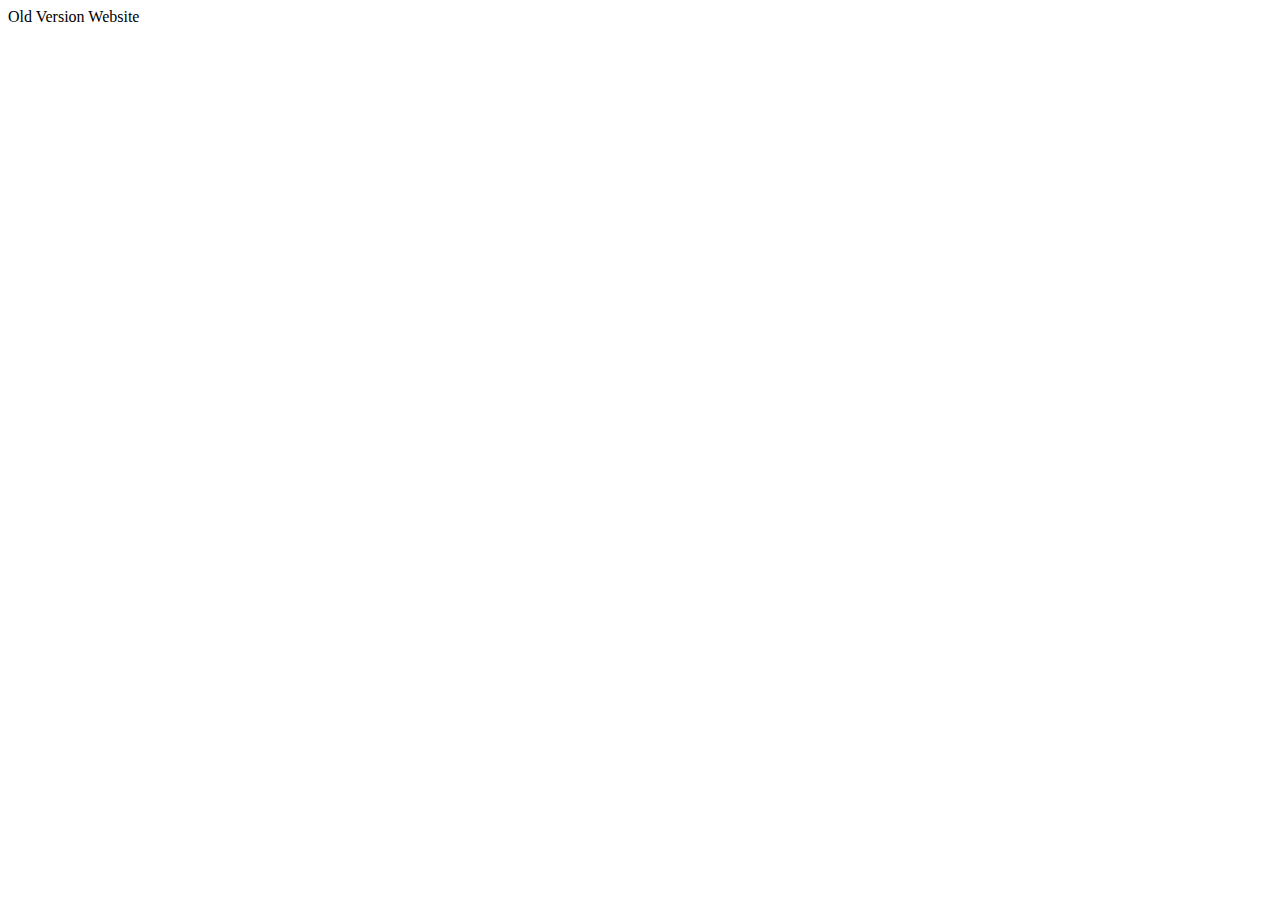
==== oldVersion/index.html @ 6cc8d0b1 "old version setup" ====
<!DOCTYPE html>
<html lang="en">
<head>
    <meta charset="UTF-8">
    <meta name="viewport" content="width=device-width, initial-scale=1.0">
    <title>Document</title>
</head>
<body>
    Old Version Website
</body>
</html>
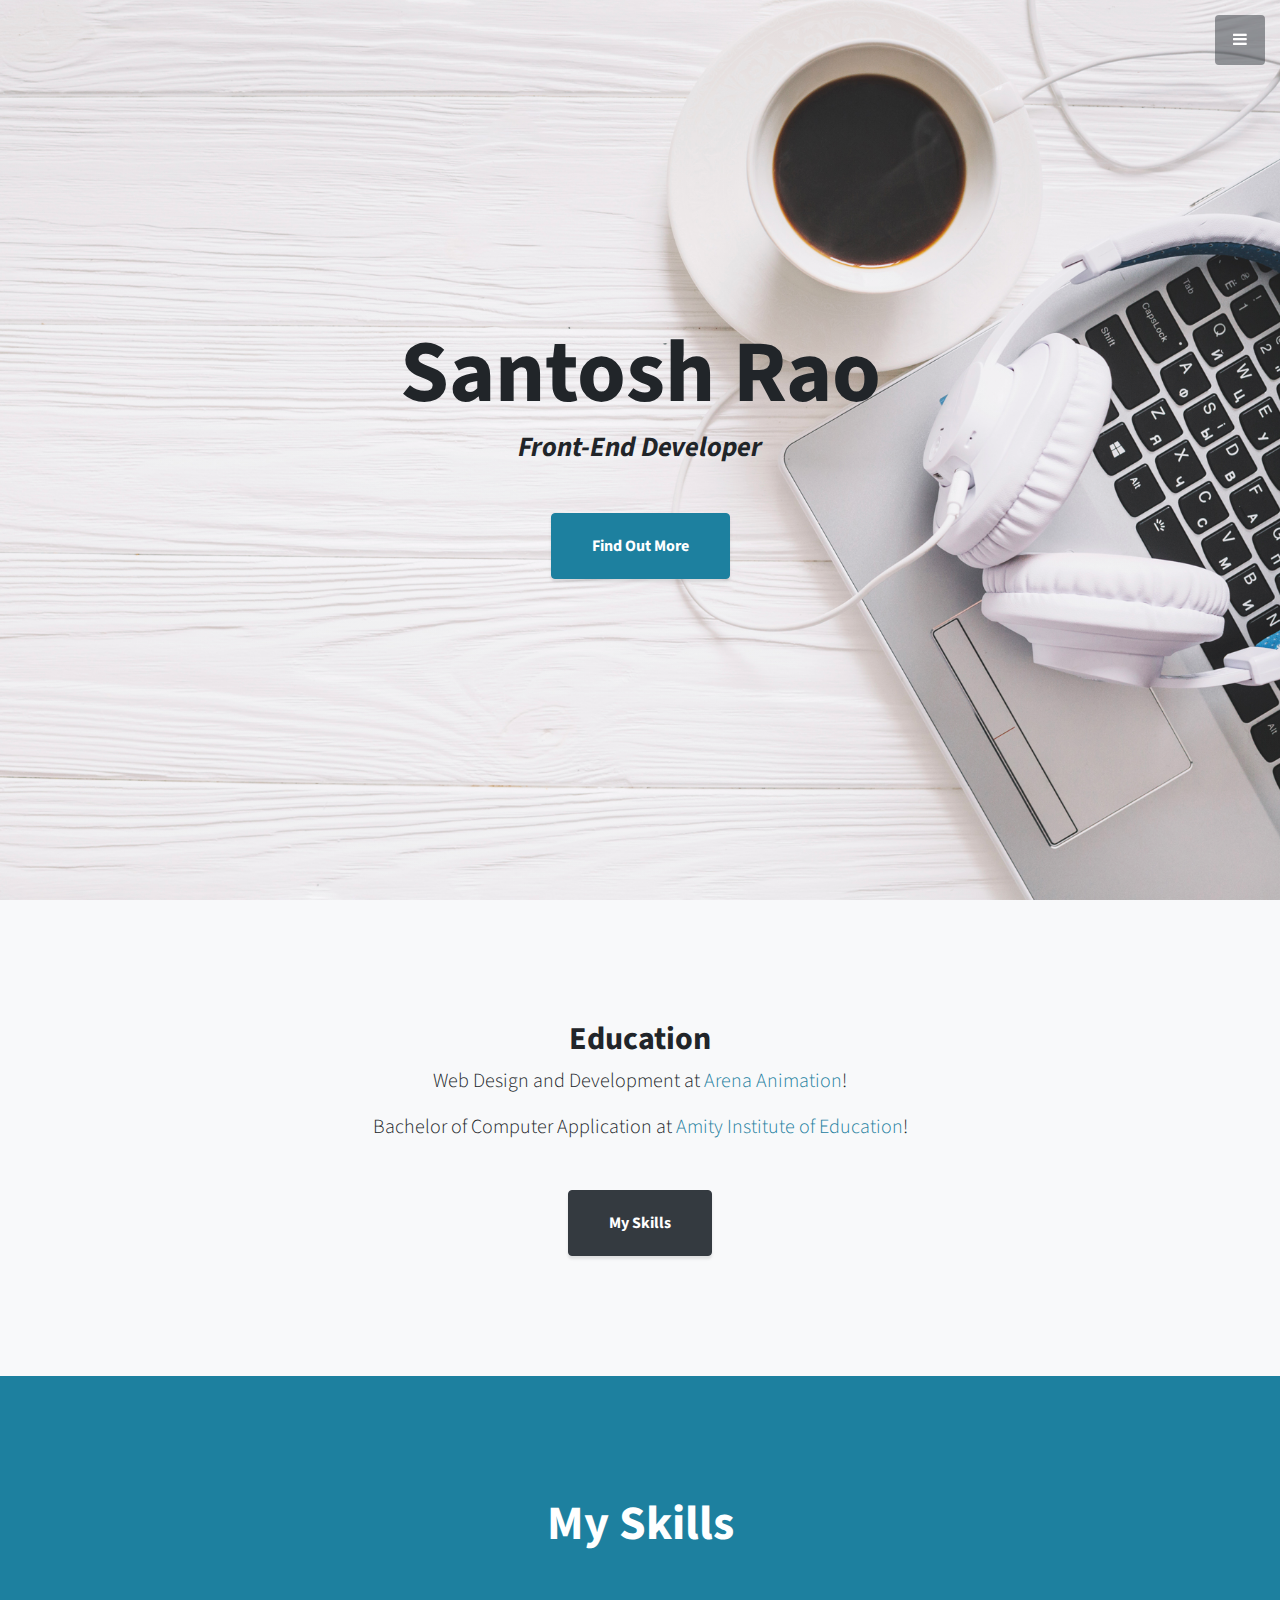
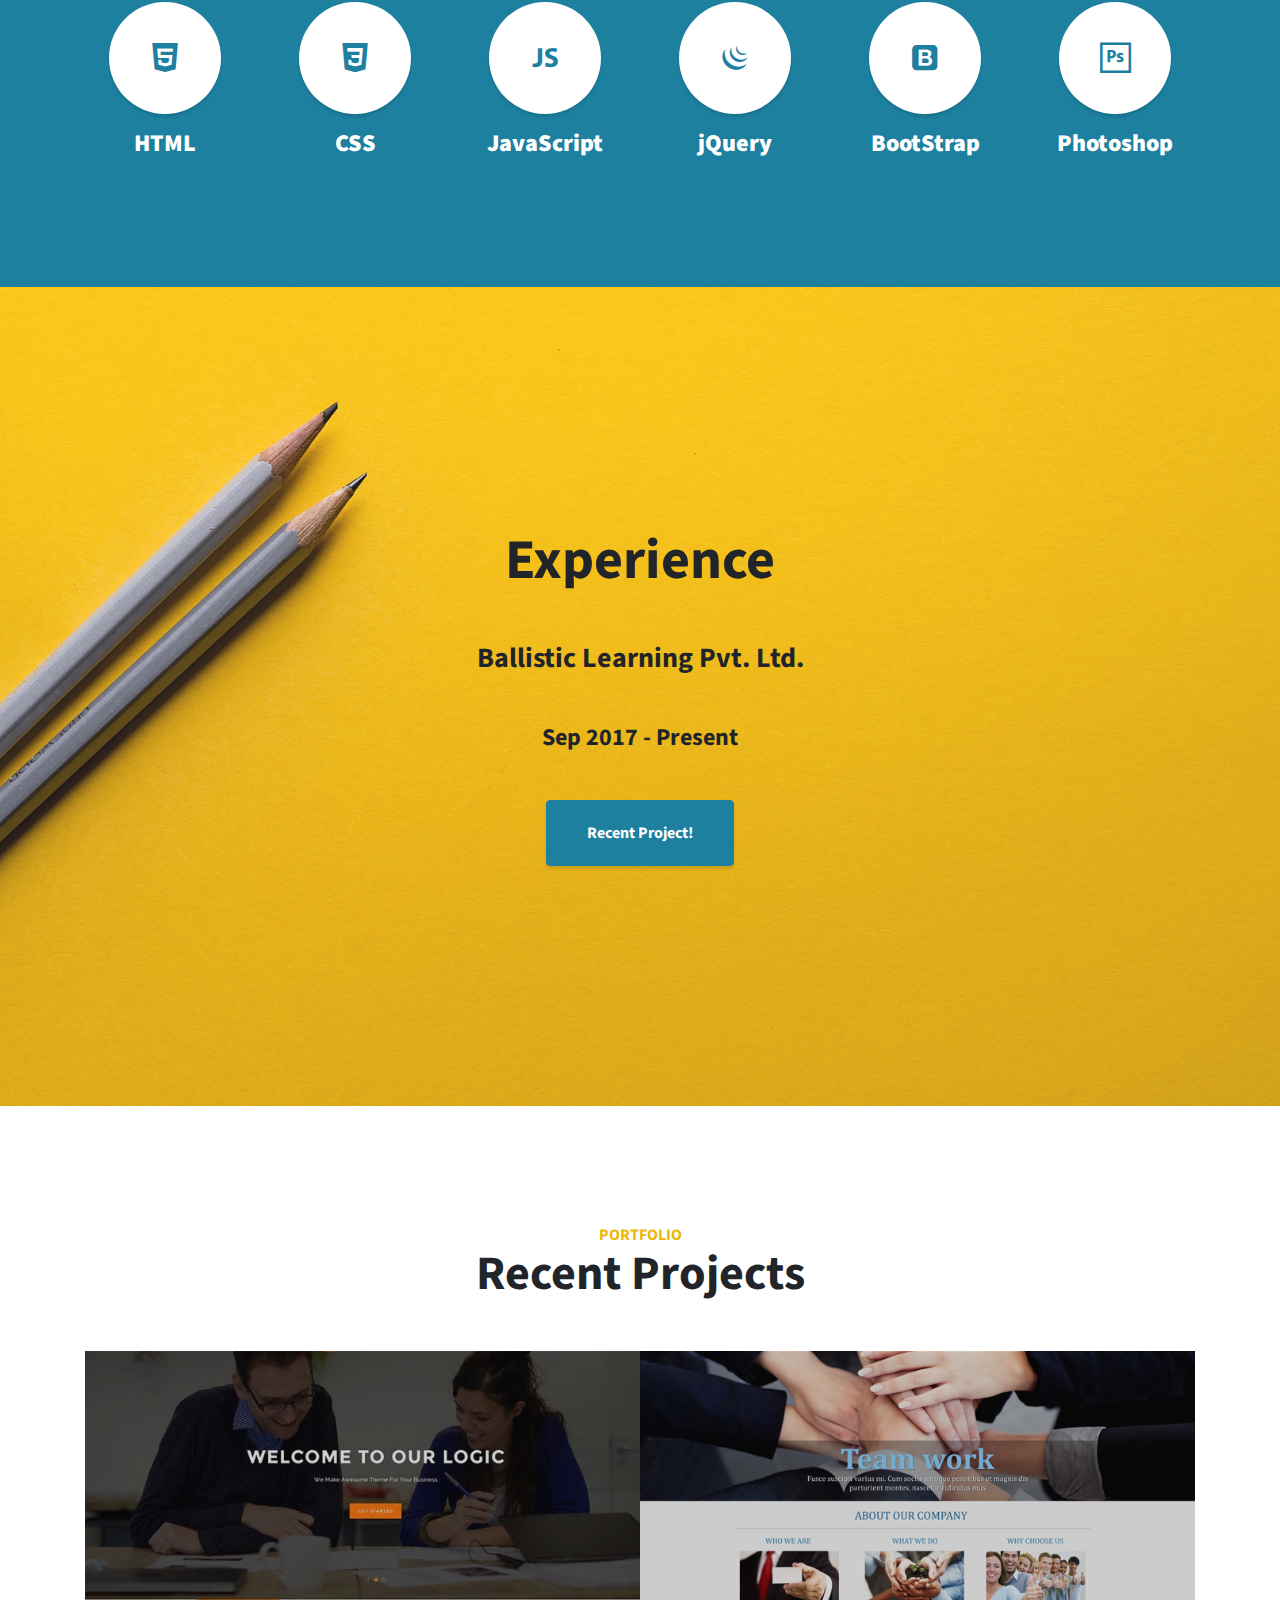
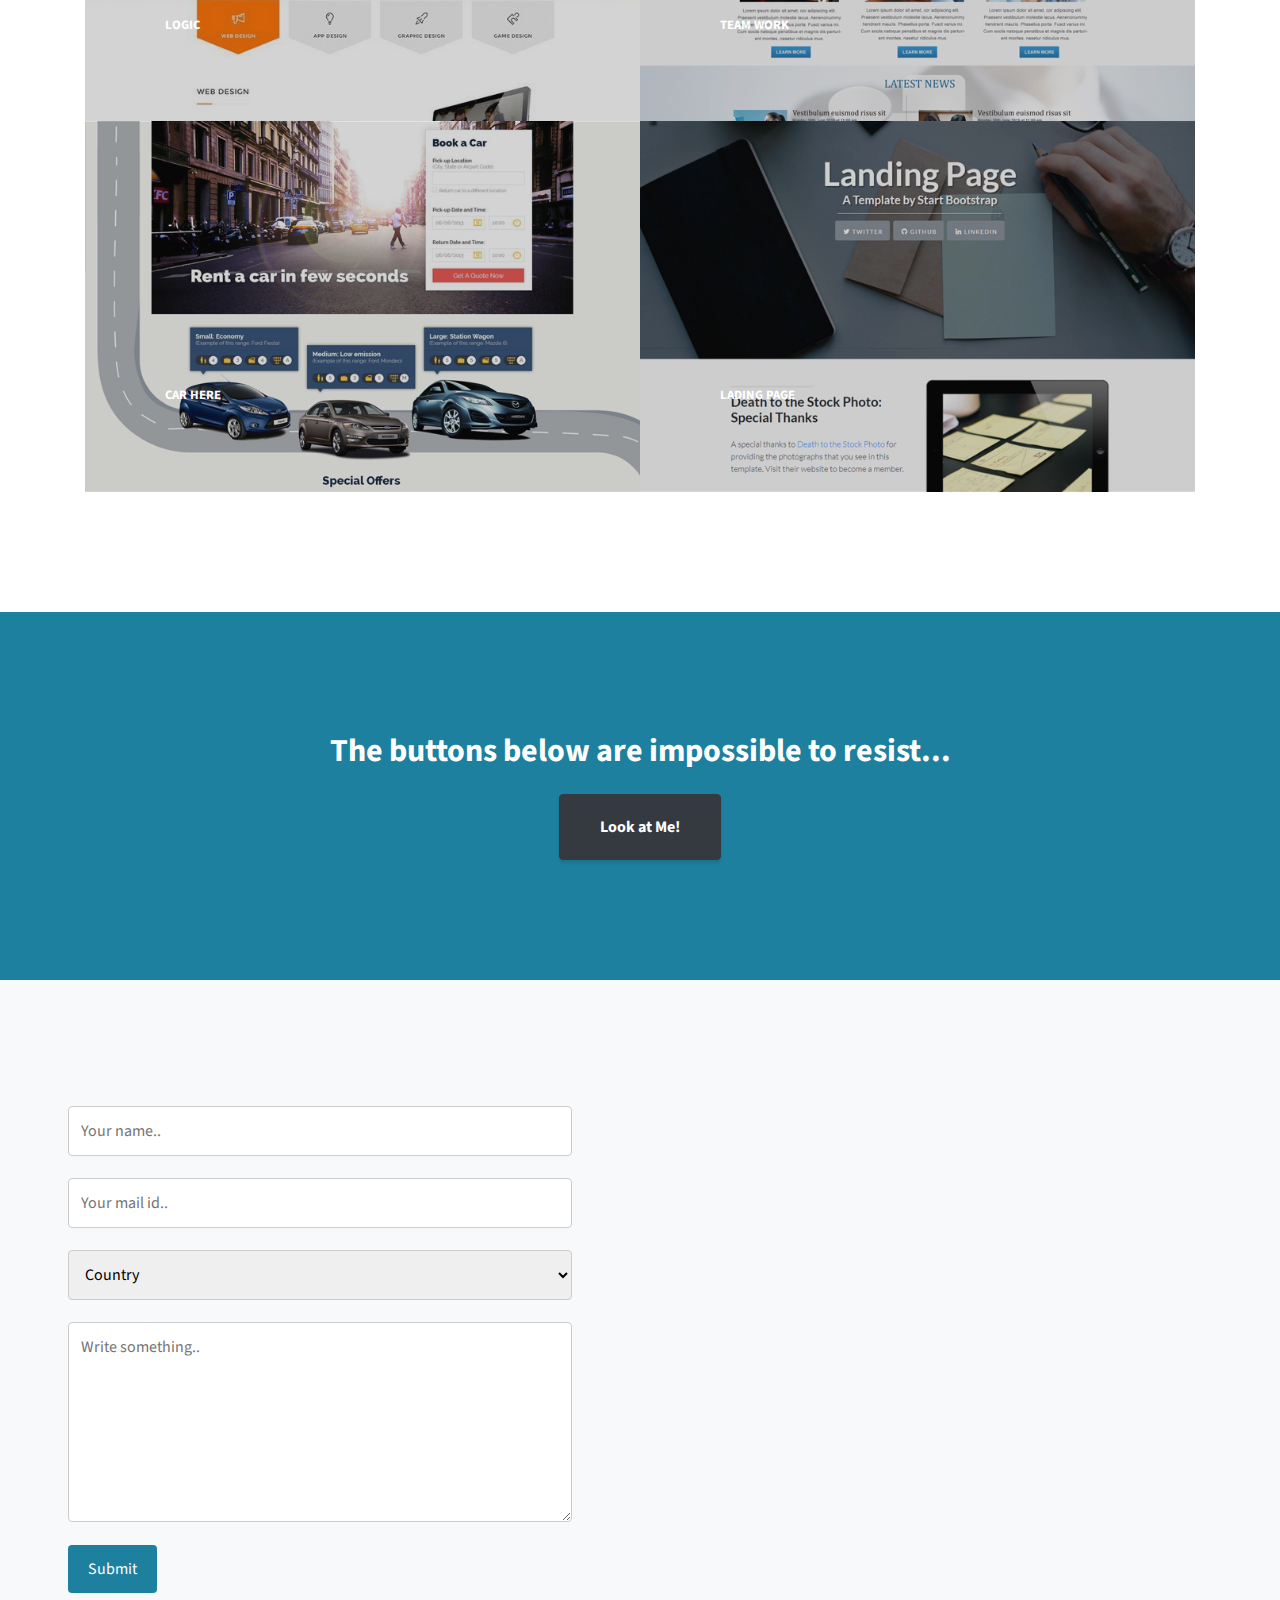
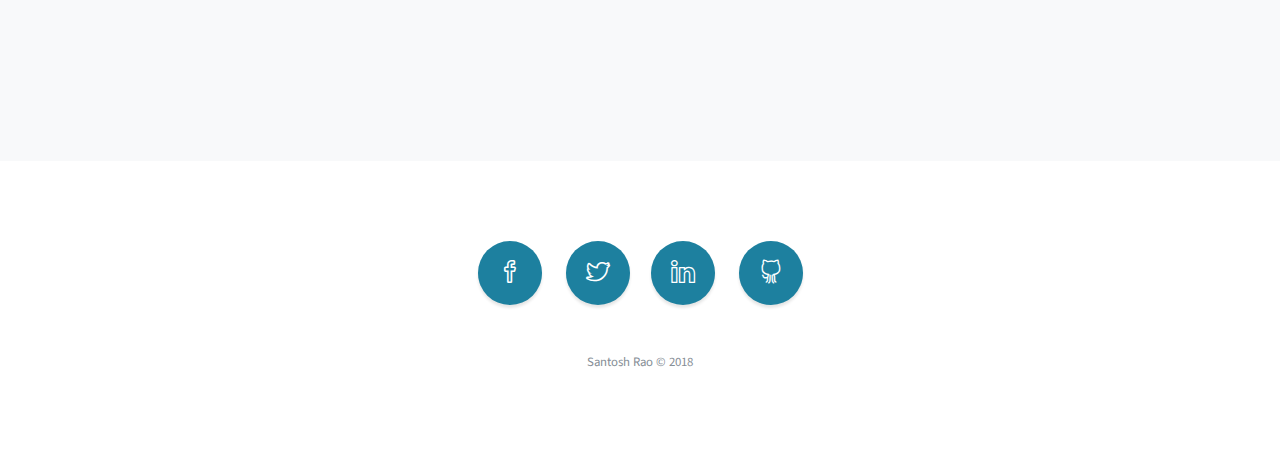
==== commit fb461d02: "old version code setup" ====
--- a/oldVersion/index.html
+++ b/oldVersion/index.html
@@ -1,11 +1,307 @@
 <!DOCTYPE html>
 <html lang="en">
-<head>
-    <meta charset="UTF-8">
-    <meta name="viewport" content="width=device-width, initial-scale=1.0">
-    <title>Document</title>
-</head>
-<body>
-    Old Version Website
-</body>
-</html>+
+  <head>
+
+    <meta charset="utf-8">
+    <meta name="viewport" content="width=device-width, initial-scale=1, shrink-to-fit=no">
+    <meta name="description" content="">
+    <meta name="author" content="">
+
+    <title>Santosh Rao</title>
+    <link rel="icon" href="img/favicon.ico" type="image/x-icon"/>
+
+    <!-- Bootstrap Core CSS -->
+    <link href="vendor/bootstrap/css/bootstrap.min.css" rel="stylesheet">
+
+    <!-- Custom Fonts -->
+    <link href="vendor/font-awesome/css/font-awesome.min.css" rel="stylesheet" type="text/css">
+    <link href="https://fonts.googleapis.com/css?family=Source+Sans+Pro:300,400,700,300italic,400italic,700italic" rel="stylesheet" type="text/css">
+    <link href="vendor/simple-line-icons/css/simple-line-icons.css" rel="stylesheet">
+    <link href="vendor/devicons/css/devicons.min.css" rel="stylesheet">
+
+    <!-- Custom CSS -->
+    <link href="css/stylish-portfolio.css" rel="stylesheet">
+
+
+
+  </head>
+
+  <body id="page-top">
+    <!-- Navigation -->
+    <a class="menu-toggle rounded" href="#">
+      <i class="fa fa-bars"></i>
+    </a>
+    <nav id="sidebar-wrapper">
+      <ul class="sidebar-nav">
+        <li class="sidebar-brand">
+          <a class="js-scroll-trigger" href="#page-top">
+            <img src="img/profile.jpg" height="50" style="border-radius: 50%;">
+          </a>
+        </li>
+        <li class="sidebar-nav-item">
+          <a class="js-scroll-trigger" href="#page-top">Home</a>
+        </li>
+        <li class="sidebar-nav-item">
+          <a class="js-scroll-trigger" href="#about">About</a>
+        </li>
+        <li class="sidebar-nav-item">
+          <a class="js-scroll-trigger" href="#skill">Skill</a>
+        </li>
+        <li class="sidebar-nav-item">
+          <a class="js-scroll-trigger" href="#experience">Experience</a>
+        </li>
+        <li class="sidebar-nav-item">
+          <a class="js-scroll-trigger" href="#contact">Contact</a>
+        </li>
+      </ul>
+    </nav>
+
+    <!-- Header -->
+    <header class="masthead d-flex">
+      <div class="container text-center my-auto">
+        <h1 class="mb-1">Santosh Rao</h1>
+        <h3 class="mb-5">
+          <em>Front-End Developer</em>
+        </h3>
+        <a class="btn btn-primary btn-xl js-scroll-trigger" href="#about">Find Out More</a>
+      </div>
+      <div class="overlay"></div>
+    </header>
+
+    <!-- About -->
+    <section class="content-section bg-light" id="about">
+      <div class="container text-center">
+        <div class="row">
+          <div class="col-lg-10 mx-auto">
+            <h2>Education</h2>
+            <p class="lead mb-5" style="margin-bottom: 1rem!important;">Web Design and Development at
+              <a href="http://www.arena-multimedia.com/arena-centre-south-extension-new-delhi.aspx" target="_blank">Arena Animation</a>!</p>
+            <p class="lead mb-5">Bachelor of Computer Application at
+              <a href="http://www.amity.edu/aie/" target="_blank">Amity Institute of Education</a>!</p>
+            <a class="btn btn-dark btn-xl js-scroll-trigger" href="#skill">My Skills</a>
+          </div>
+        </div>
+      </div>
+    </section>
+
+    <!-- Services -->
+    <section class="content-section bg-primary text-white text-center" id="skill">
+      <div class="container">
+        <div class="content-section-heading">
+         
+          <h2 class="mb-5">My Skills</h2>
+        </div>
+        <div class="row">
+          <div class="col-lg-2 col-md-6 mb-5 mb-lg-0">
+            <span class="service-icon rounded-circle mx-auto mb-3">
+              <i class="devicons devicons-html5"></i>
+            </span>
+            <h4>
+              <strong>HTML</strong>
+            </h4>
+          </div>
+          <div class="col-lg-2 col-md-6 mb-5 mb-lg-0">
+            <span class="service-icon rounded-circle mx-auto mb-3">
+              <i class="devicons devicons-css3"></i>
+            </span>
+            <h4>
+              <strong>CSS</strong>
+            </h4>
+          </div>
+          <div class="col-lg-2 col-md-6 mb-5 mb-md-0">
+            <span class="service-icon rounded-circle mx-auto mb-3">
+              <i class="devicons devicons-javascript"></i>
+            </span>
+            <h4>
+              <strong>JavaScript</strong>
+            </h4>
+          </div>
+          <div class="col-lg-2 col-md-6 mb-5 mb-lg-0">
+            <span class="service-icon rounded-circle mx-auto mb-3">
+              <i class="devicons devicons-jquery"></i>
+            </span>
+            <h4>
+              <strong>jQuery</strong>
+            </h4>
+          </div>
+          <div class="col-lg-2 col-md-6 mb-5 mb-lg-0">
+            <span class="service-icon rounded-circle mx-auto mb-3">
+              <i class="devicons devicons-bootstrap"></i>
+            </span>
+            <h4>
+              <strong>BootStrap</strong>
+            </h4>
+          </div>
+          <div class="col-lg-2 col-md-6 mb-5 mb-lg-0">
+            <span class="service-icon rounded-circle mx-auto mb-3">
+              <i class="devicons devicons-photoshop"></i>
+            </span>
+            <h4>
+              <strong>Photoshop</strong>
+            </h4>
+          </div>
+        </div>
+      </div>
+    </section>
+
+    <!-- Callout -->
+    <section class="callout" id="experience">
+      <div class="container text-center">
+        <h2 class="mx-auto mb-5">Experience</h2>
+        <h3 class="mx-auto mb-5">Ballistic Learning Pvt. Ltd.</h3>
+        <h4 class="mx-auto mb-5">Sep 2017 - Present </h4>
+        <a class="btn btn-primary btn-xl js-scroll-trigger" href="#portfolio">Recent Project!</a>
+      </div>
+    </section>
+
+    <!-- Portfolio -->
+    <section class="content-section" id="portfolio">
+      <div class="container">
+        <div class="content-section-heading text-center">
+          <h3 class="text-secondary mb-0">Portfolio</h3>
+          <h2 class="mb-5">Recent Projects</h2>
+        </div>
+        <div class="row no-gutters">
+          <div class="col-lg-6">
+            <a class="portfolio-item" href="#">
+              <span class="caption">
+                <span class="caption-content">
+                  <h2>Logic</h2>
+                </span>
+              </span>
+              <img class="img-fluid" src="img/portfolio-1.jpg" alt="">
+            </a>
+          </div>
+          <div class="col-lg-6">
+            <a class="portfolio-item" href="#">
+              <span class="caption">
+                <span class="caption-content">
+                  <h2>Team Work</h2>
+                </span>
+              </span>
+              <img class="img-fluid" src="img/portfolio-2.jpg" alt="">
+            </a>
+          </div>
+          <div class="col-lg-6">
+            <a class="portfolio-item" href="#">
+              <span class="caption">
+                <span class="caption-content">
+                  <h2>Car Here</h2>
+                </span>
+              </span>
+              <img class="img-fluid" src="img/portfolio-3.jpg" alt="">
+            </a>
+          </div>
+          <div class="col-lg-6">
+            <a class="portfolio-item" href="#">
+              <span class="caption">
+                <span class="caption-content">
+                  <h2>Lading Page</h2>
+                </span>
+              </span>
+              <img class="img-fluid" src="img/portfolio-4.jpg" alt="">
+            </a>
+          </div>
+        </div>
+      </div>
+    </section>
+
+    <!-- Call to Action -->
+    <section class="content-section bg-primary text-white">
+      <div class="container text-center">
+        <h2 class="mb-4">The buttons below are impossible to resist...</h2>
+        
+        <a href="#contact" class="btn btn-xl btn-dark js-scroll-trigger">Look at Me!</a>
+      </div>
+    </section>
+
+    <!-- Contact -->
+    <section id="contact" class="content-section bg-light">
+      <div style="display: flex; flex-wrap: wrap;">
+      <div class="container col-lg-5 col-md-5 mb-5">
+       <form action="#">
+    
+    <input type="text" id="fname" name="firstname" placeholder="Your name..">
+
+    
+    <input type="email" id="lname" name="lastname" placeholder="Your mail id..">
+
+    
+    <select id="country" name="country">
+      <option value="Country">Country</option>
+      <option value="India">India</option>
+      <option value="usa">USA</option>
+      <option value="UK">UK</option>
+      <option value="australia">Australia</option>
+      <option value="canada">Canada</option>
+      <option value="other">Other</option>
+      
+    </select>
+
+    
+    <textarea id="subject" name="subject" placeholder="Write something.." style="height:200px"></textarea>
+
+    <input type="submit" value="Submit">
+    </div>
+    <div class="container col-lg-5 col-md-5 mb-5">
+      <iframe src="https://www.google.com/maps/embed?pb=!1m18!1m12!1m3!1d224091.86953502859!2d76.95314868029645!3d28.646677259922757!2m3!1f0!2f0!3f0!3m2!1i1024!2i768!4f13.1!3m3!1m2!1s0x390cfd5b347eb62d%3A0x37205b715389640!2sDelhi!5e0!3m2!1sen!2sin!4v1519207919033" width="100%" height="400" frameborder="0" style="border:0" allowfullscreen></iframe>
+    </div>
+    </div>
+    </section> 
+
+    <!-- Map 
+    <section id="contact" class="map">
+      <iframe width="100%" height="100%" frameborder="0" scrolling="no" marginheight="0" marginwidth="0" src="https://maps.google.com/maps?f=q&amp;source=s_q&amp;hl=en&amp;geocode=&amp;q=Twitter,+Inc.,+Market+Street,+San+Francisco,+CA&amp;aq=0&amp;oq=twitter&amp;sll=28.659344,-81.187888&amp;sspn=0.128789,0.264187&amp;ie=UTF8&amp;hq=Twitter,+Inc.,+Market+Street,+San+Francisco,+CA&amp;t=m&amp;z=15&amp;iwloc=A&amp;output=embed"></iframe>
+      <br/>
+      <small>
+        <a href="https://maps.google.com/maps?f=q&amp;source=embed&amp;hl=en&amp;geocode=&amp;q=Twitter,+Inc.,+Market+Street,+San+Francisco,+CA&amp;aq=0&amp;oq=twitter&amp;sll=28.659344,-81.187888&amp;sspn=0.128789,0.264187&amp;ie=UTF8&amp;hq=Twitter,+Inc.,+Market+Street,+San+Francisco,+CA&amp;t=m&amp;z=15&amp;iwloc=A"></a>
+      </small>
+    </section>  -->
+
+    <!-- Footer -->
+    <footer class="footer text-center">
+      <div class="container">
+        <ul class="list-inline mb-5">
+          <li class="list-inline-item">
+            <a class="social-link rounded-circle text-white mr-3" href="https://www.facebook.com/im.skrao" target="_blank">
+              <i class="icon-social-facebook"></i>
+            </a>
+          </li>
+          <li class="list-inline-item">
+            <a class="social-link rounded-circle text-white mr-3" href="https://twitter.com/im_skrao" target="_blank">
+              <i class="icon-social-twitter"></i>
+            </a>
+            <li class="list-inline-item">
+            <a class="social-link rounded-circle text-white mr-3" href="https://www.linkedin.com/in/im-skrao" target="_blank">
+              <i class="icon-social-linkedin"></i>
+            </a>
+          </li>
+          <li class="list-inline-item">
+            <a class="social-link rounded-circle text-white" href="https://github.com/imskrao" target="_blank">
+              <i class="icon-social-github"></i>
+            </a>
+          </li>
+        </ul>
+        <p class="text-muted small mb-0">Santosh Rao &copy; 2018</p>
+      </div>
+    </footer>
+
+    <!-- Scroll to Top Button-->
+    <a class="scroll-to-top rounded js-scroll-trigger" href="#page-top">
+      <i class="fa fa-angle-up"></i>
+    </a>
+
+    <!-- Bootstrap core JavaScript -->
+    <script src="vendor/jquery/jquery.min.js"></script>
+    <script src="vendor/bootstrap/js/bootstrap.bundle.min.js"></script>
+
+    <!-- Plugin JavaScript -->
+    <script src="vendor/jquery-easing/jquery.easing.min.js"></script>
+
+    <!-- Custom scripts for this template -->
+    <script src="js/stylish-portfolio.min.js"></script>
+
+  </body>
+
+</html>
--- a/oldVersion/vendor/simple-line-icons/css/simple-line-icons.css
+++ b/oldVersion/vendor/simple-line-icons/css/simple-line-icons.css
@@ -0,0 +1,778 @@
+@font-face {
+  font-family: 'simple-line-icons';
+  src: url('../fonts/Simple-Line-Icons.eot?v=2.4.0');
+  src: url('../fonts/Simple-Line-Icons.eot?v=2.4.0#iefix') format('embedded-opentype'), url('../fonts/Simple-Line-Icons.woff2?v=2.4.0') format('woff2'), url('../fonts/Simple-Line-Icons.ttf?v=2.4.0') format('truetype'), url('../fonts/Simple-Line-Icons.woff?v=2.4.0') format('woff'), url('../fonts/Simple-Line-Icons.svg?v=2.4.0#simple-line-icons') format('svg');
+  font-weight: normal;
+  font-style: normal;
+}
+/*
+ Use the following CSS code if you want to have a class per icon.
+ Instead of a list of all class selectors, you can use the generic [class*="icon-"] selector, but it's slower:
+*/
+.icon-user,
+.icon-people,
+.icon-user-female,
+.icon-user-follow,
+.icon-user-following,
+.icon-user-unfollow,
+.icon-login,
+.icon-logout,
+.icon-emotsmile,
+.icon-phone,
+.icon-call-end,
+.icon-call-in,
+.icon-call-out,
+.icon-map,
+.icon-location-pin,
+.icon-direction,
+.icon-directions,
+.icon-compass,
+.icon-layers,
+.icon-menu,
+.icon-list,
+.icon-options-vertical,
+.icon-options,
+.icon-arrow-down,
+.icon-arrow-left,
+.icon-arrow-right,
+.icon-arrow-up,
+.icon-arrow-up-circle,
+.icon-arrow-left-circle,
+.icon-arrow-right-circle,
+.icon-arrow-down-circle,
+.icon-check,
+.icon-clock,
+.icon-plus,
+.icon-minus,
+.icon-close,
+.icon-event,
+.icon-exclamation,
+.icon-organization,
+.icon-trophy,
+.icon-screen-smartphone,
+.icon-screen-desktop,
+.icon-plane,
+.icon-notebook,
+.icon-mustache,
+.icon-mouse,
+.icon-magnet,
+.icon-energy,
+.icon-disc,
+.icon-cursor,
+.icon-cursor-move,
+.icon-crop,
+.icon-chemistry,
+.icon-speedometer,
+.icon-shield,
+.icon-screen-tablet,
+.icon-magic-wand,
+.icon-hourglass,
+.icon-graduation,
+.icon-ghost,
+.icon-game-controller,
+.icon-fire,
+.icon-eyeglass,
+.icon-envelope-open,
+.icon-envelope-letter,
+.icon-bell,
+.icon-badge,
+.icon-anchor,
+.icon-wallet,
+.icon-vector,
+.icon-speech,
+.icon-puzzle,
+.icon-printer,
+.icon-present,
+.icon-playlist,
+.icon-pin,
+.icon-picture,
+.icon-handbag,
+.icon-globe-alt,
+.icon-globe,
+.icon-folder-alt,
+.icon-folder,
+.icon-film,
+.icon-feed,
+.icon-drop,
+.icon-drawer,
+.icon-docs,
+.icon-doc,
+.icon-diamond,
+.icon-cup,
+.icon-calculator,
+.icon-bubbles,
+.icon-briefcase,
+.icon-book-open,
+.icon-basket-loaded,
+.icon-basket,
+.icon-bag,
+.icon-action-undo,
+.icon-action-redo,
+.icon-wrench,
+.icon-umbrella,
+.icon-trash,
+.icon-tag,
+.icon-support,
+.icon-frame,
+.icon-size-fullscreen,
+.icon-size-actual,
+.icon-shuffle,
+.icon-share-alt,
+.icon-share,
+.icon-rocket,
+.icon-question,
+.icon-pie-chart,
+.icon-pencil,
+.icon-note,
+.icon-loop,
+.icon-home,
+.icon-grid,
+.icon-graph,
+.icon-microphone,
+.icon-music-tone-alt,
+.icon-music-tone,
+.icon-earphones-alt,
+.icon-earphones,
+.icon-equalizer,
+.icon-like,
+.icon-dislike,
+.icon-control-start,
+.icon-control-rewind,
+.icon-control-play,
+.icon-control-pause,
+.icon-control-forward,
+.icon-control-end,
+.icon-volume-1,
+.icon-volume-2,
+.icon-volume-off,
+.icon-calendar,
+.icon-bulb,
+.icon-chart,
+.icon-ban,
+.icon-bubble,
+.icon-camrecorder,
+.icon-camera,
+.icon-cloud-download,
+.icon-cloud-upload,
+.icon-envelope,
+.icon-eye,
+.icon-flag,
+.icon-heart,
+.icon-info,
+.icon-key,
+.icon-link,
+.icon-lock,
+.icon-lock-open,
+.icon-magnifier,
+.icon-magnifier-add,
+.icon-magnifier-remove,
+.icon-paper-clip,
+.icon-paper-plane,
+.icon-power,
+.icon-refresh,
+.icon-reload,
+.icon-settings,
+.icon-star,
+.icon-symbol-female,
+.icon-symbol-male,
+.icon-target,
+.icon-credit-card,
+.icon-paypal,
+.icon-social-tumblr,
+.icon-social-twitter,
+.icon-social-facebook,
+.icon-social-instagram,
+.icon-social-linkedin,
+.icon-social-pinterest,
+.icon-social-github,
+.icon-social-google,
+.icon-social-reddit,
+.icon-social-skype,
+.icon-social-dribbble,
+.icon-social-behance,
+.icon-social-foursqare,
+.icon-social-soundcloud,
+.icon-social-spotify,
+.icon-social-stumbleupon,
+.icon-social-youtube,
+.icon-social-dropbox,
+.icon-social-vkontakte,
+.icon-social-steam {
+  font-family: 'simple-line-icons';
+  speak: none;
+  font-style: normal;
+  font-weight: normal;
+  font-variant: normal;
+  text-transform: none;
+  line-height: 1;
+  /* Better Font Rendering =========== */
+  -webkit-font-smoothing: antialiased;
+  -moz-osx-font-smoothing: grayscale;
+}
+.icon-user:before {
+  content: "\e005";
+}
+.icon-people:before {
+  content: "\e001";
+}
+.icon-user-female:before {
+  content: "\e000";
+}
+.icon-user-follow:before {
+  content: "\e002";
+}
+.icon-user-following:before {
+  content: "\e003";
+}
+.icon-user-unfollow:before {
+  content: "\e004";
+}
+.icon-login:before {
+  content: "\e066";
+}
+.icon-logout:before {
+  content: "\e065";
+}
+.icon-emotsmile:before {
+  content: "\e021";
+}
+.icon-phone:before {
+  content: "\e600";
+}
+.icon-call-end:before {
+  content: "\e048";
+}
+.icon-call-in:before {
+  content: "\e047";
+}
+.icon-call-out:before {
+  content: "\e046";
+}
+.icon-map:before {
+  content: "\e033";
+}
+.icon-location-pin:before {
+  content: "\e096";
+}
+.icon-direction:before {
+  content: "\e042";
+}
+.icon-directions:before {
+  content: "\e041";
+}
+.icon-compass:before {
+  content: "\e045";
+}
+.icon-layers:before {
+  content: "\e034";
+}
+.icon-menu:before {
+  content: "\e601";
+}
+.icon-list:before {
+  content: "\e067";
+}
+.icon-options-vertical:before {
+  content: "\e602";
+}
+.icon-options:before {
+  content: "\e603";
+}
+.icon-arrow-down:before {
+  content: "\e604";
+}
+.icon-arrow-left:before {
+  content: "\e605";
+}
+.icon-arrow-right:before {
+  content: "\e606";
+}
+.icon-arrow-up:before {
+  content: "\e607";
+}
+.icon-arrow-up-circle:before {
+  content: "\e078";
+}
+.icon-arrow-left-circle:before {
+  content: "\e07a";
+}
+.icon-arrow-right-circle:before {
+  content: "\e079";
+}
+.icon-arrow-down-circle:before {
+  content: "\e07b";
+}
+.icon-check:before {
+  content: "\e080";
+}
+.icon-clock:before {
+  content: "\e081";
+}
+.icon-plus:before {
+  content: "\e095";
+}
+.icon-minus:before {
+  content: "\e615";
+}
+.icon-close:before {
+  content: "\e082";
+}
+.icon-event:before {
+  content: "\e619";
+}
+.icon-exclamation:before {
+  content: "\e617";
+}
+.icon-organization:before {
+  content: "\e616";
+}
+.icon-trophy:before {
+  content: "\e006";
+}
+.icon-screen-smartphone:before {
+  content: "\e010";
+}
+.icon-screen-desktop:before {
+  content: "\e011";
+}
+.icon-plane:before {
+  content: "\e012";
+}
+.icon-notebook:before {
+  content: "\e013";
+}
+.icon-mustache:before {
+  content: "\e014";
+}
+.icon-mouse:before {
+  content: "\e015";
+}
+.icon-magnet:before {
+  content: "\e016";
+}
+.icon-energy:before {
+  content: "\e020";
+}
+.icon-disc:before {
+  content: "\e022";
+}
+.icon-cursor:before {
+  content: "\e06e";
+}
+.icon-cursor-move:before {
+  content: "\e023";
+}
+.icon-crop:before {
+  content: "\e024";
+}
+.icon-chemistry:before {
+  content: "\e026";
+}
+.icon-speedometer:before {
+  content: "\e007";
+}
+.icon-shield:before {
+  content: "\e00e";
+}
+.icon-screen-tablet:before {
+  content: "\e00f";
+}
+.icon-magic-wand:before {
+  content: "\e017";
+}
+.icon-hourglass:before {
+  content: "\e018";
+}
+.icon-graduation:before {
+  content: "\e019";
+}
+.icon-ghost:before {
+  content: "\e01a";
+}
+.icon-game-controller:before {
+  content: "\e01b";
+}
+.icon-fire:before {
+  content: "\e01c";
+}
+.icon-eyeglass:before {
+  content: "\e01d";
+}
+.icon-envelope-open:before {
+  content: "\e01e";
+}
+.icon-envelope-letter:before {
+  content: "\e01f";
+}
+.icon-bell:before {
+  content: "\e027";
+}
+.icon-badge:before {
+  content: "\e028";
+}
+.icon-anchor:before {
+  content: "\e029";
+}
+.icon-wallet:before {
+  content: "\e02a";
+}
+.icon-vector:before {
+  content: "\e02b";
+}
+.icon-speech:before {
+  content: "\e02c";
+}
+.icon-puzzle:before {
+  content: "\e02d";
+}
+.icon-printer:before {
+  content: "\e02e";
+}
+.icon-present:before {
+  content: "\e02f";
+}
+.icon-playlist:before {
+  content: "\e030";
+}
+.icon-pin:before {
+  content: "\e031";
+}
+.icon-picture:before {
+  content: "\e032";
+}
+.icon-handbag:before {
+  content: "\e035";
+}
+.icon-globe-alt:before {
+  content: "\e036";
+}
+.icon-globe:before {
+  content: "\e037";
+}
+.icon-folder-alt:before {
+  content: "\e039";
+}
+.icon-folder:before {
+  content: "\e089";
+}
+.icon-film:before {
+  content: "\e03a";
+}
+.icon-feed:before {
+  content: "\e03b";
+}
+.icon-drop:before {
+  content: "\e03e";
+}
+.icon-drawer:before {
+  content: "\e03f";
+}
+.icon-docs:before {
+  content: "\e040";
+}
+.icon-doc:before {
+  content: "\e085";
+}
+.icon-diamond:before {
+  content: "\e043";
+}
+.icon-cup:before {
+  content: "\e044";
+}
+.icon-calculator:before {
+  content: "\e049";
+}
+.icon-bubbles:before {
+  content: "\e04a";
+}
+.icon-briefcase:before {
+  content: "\e04b";
+}
+.icon-book-open:before {
+  content: "\e04c";
+}
+.icon-basket-loaded:before {
+  content: "\e04d";
+}
+.icon-basket:before {
+  content: "\e04e";
+}
+.icon-bag:before {
+  content: "\e04f";
+}
+.icon-action-undo:before {
+  content: "\e050";
+}
+.icon-action-redo:before {
+  content: "\e051";
+}
+.icon-wrench:before {
+  content: "\e052";
+}
+.icon-umbrella:before {
+  content: "\e053";
+}
+.icon-trash:before {
+  content: "\e054";
+}
+.icon-tag:before {
+  content: "\e055";
+}
+.icon-support:before {
+  content: "\e056";
+}
+.icon-frame:before {
+  content: "\e038";
+}
+.icon-size-fullscreen:before {
+  content: "\e057";
+}
+.icon-size-actual:before {
+  content: "\e058";
+}
+.icon-shuffle:before {
+  content: "\e059";
+}
+.icon-share-alt:before {
+  content: "\e05a";
+}
+.icon-share:before {
+  content: "\e05b";
+}
+.icon-rocket:before {
+  content: "\e05c";
+}
+.icon-question:before {
+  content: "\e05d";
+}
+.icon-pie-chart:before {
+  content: "\e05e";
+}
+.icon-pencil:before {
+  content: "\e05f";
+}
+.icon-note:before {
+  content: "\e060";
+}
+.icon-loop:before {
+  content: "\e064";
+}
+.icon-home:before {
+  content: "\e069";
+}
+.icon-grid:before {
+  content: "\e06a";
+}
+.icon-graph:before {
+  content: "\e06b";
+}
+.icon-microphone:before {
+  content: "\e063";
+}
+.icon-music-tone-alt:before {
+  content: "\e061";
+}
+.icon-music-tone:before {
+  content: "\e062";
+}
+.icon-earphones-alt:before {
+  content: "\e03c";
+}
+.icon-earphones:before {
+  content: "\e03d";
+}
+.icon-equalizer:before {
+  content: "\e06c";
+}
+.icon-like:before {
+  content: "\e068";
+}
+.icon-dislike:before {
+  content: "\e06d";
+}
+.icon-control-start:before {
+  content: "\e06f";
+}
+.icon-control-rewind:before {
+  content: "\e070";
+}
+.icon-control-play:before {
+  content: "\e071";
+}
+.icon-control-pause:before {
+  content: "\e072";
+}
+.icon-control-forward:before {
+  content: "\e073";
+}
+.icon-control-end:before {
+  content: "\e074";
+}
+.icon-volume-1:before {
+  content: "\e09f";
+}
+.icon-volume-2:before {
+  content: "\e0a0";
+}
+.icon-volume-off:before {
+  content: "\e0a1";
+}
+.icon-calendar:before {
+  content: "\e075";
+}
+.icon-bulb:before {
+  content: "\e076";
+}
+.icon-chart:before {
+  content: "\e077";
+}
+.icon-ban:before {
+  content: "\e07c";
+}
+.icon-bubble:before {
+  content: "\e07d";
+}
+.icon-camrecorder:before {
+  content: "\e07e";
+}
+.icon-camera:before {
+  content: "\e07f";
+}
+.icon-cloud-download:before {
+  content: "\e083";
+}
+.icon-cloud-upload:before {
+  content: "\e084";
+}
+.icon-envelope:before {
+  content: "\e086";
+}
+.icon-eye:before {
+  content: "\e087";
+}
+.icon-flag:before {
+  content: "\e088";
+}
+.icon-heart:before {
+  content: "\e08a";
+}
+.icon-info:before {
+  content: "\e08b";
+}
+.icon-key:before {
+  content: "\e08c";
+}
+.icon-link:before {
+  content: "\e08d";
+}
+.icon-lock:before {
+  content: "\e08e";
+}
+.icon-lock-open:before {
+  content: "\e08f";
+}
+.icon-magnifier:before {
+  content: "\e090";
+}
+.icon-magnifier-add:before {
+  content: "\e091";
+}
+.icon-magnifier-remove:before {
+  content: "\e092";
+}
+.icon-paper-clip:before {
+  content: "\e093";
+}
+.icon-paper-plane:before {
+  content: "\e094";
+}
+.icon-power:before {
+  content: "\e097";
+}
+.icon-refresh:before {
+  content: "\e098";
+}
+.icon-reload:before {
+  content: "\e099";
+}
+.icon-settings:before {
+  content: "\e09a";
+}
+.icon-star:before {
+  content: "\e09b";
+}
+.icon-symbol-female:before {
+  content: "\e09c";
+}
+.icon-symbol-male:before {
+  content: "\e09d";
+}
+.icon-target:before {
+  content: "\e09e";
+}
+.icon-credit-card:before {
+  content: "\e025";
+}
+.icon-paypal:before {
+  content: "\e608";
+}
+.icon-social-tumblr:before {
+  content: "\e00a";
+}
+.icon-social-twitter:before {
+  content: "\e009";
+}
+.icon-social-facebook:before {
+  content: "\e00b";
+}
+.icon-social-instagram:before {
+  content: "\e609";
+}
+.icon-social-linkedin:before {
+  content: "\e60a";
+}
+.icon-social-pinterest:before {
+  content: "\e60b";
+}
+.icon-social-github:before {
+  content: "\e60c";
+}
+.icon-social-google:before {
+  content: "\e60d";
+}
+.icon-social-reddit:before {
+  content: "\e60e";
+}
+.icon-social-skype:before {
+  content: "\e60f";
+}
+.icon-social-dribbble:before {
+  content: "\e00d";
+}
+.icon-social-behance:before {
+  content: "\e610";
+}
+.icon-social-foursqare:before {
+  content: "\e611";
+}
+.icon-social-soundcloud:before {
+  content: "\e612";
+}
+.icon-social-spotify:before {
+  content: "\e613";
+}
+.icon-social-stumbleupon:before {
+  content: "\e614";
+}
+.icon-social-youtube:before {
+  content: "\e008";
+}
+.icon-social-dropbox:before {
+  content: "\e00c";
+}
+.icon-social-vkontakte:before {
+  content: "\e618";
+}
+.icon-social-steam:before {
+  content: "\e620";
+}
--- a/oldVersion/vendor/devicons/css/devicons.min.css
+++ b/oldVersion/vendor/devicons/css/devicons.min.css
@@ -0,0 +1,4 @@
+/*!
+ *  Devicons 1.8.0 made by Theodore Vorillas / http://vorillaz.com 
+ */
+@font-face{font-family:devicons;src:url(../fonts/devicons.eot?xqxft6);src:url(../fonts/devicons.eot?#iefixxqxft6) format("embedded-opentype"),url(../fonts/devicons.woff?xqxft6) format("woff"),url(../fonts/devicons.ttf?xqxft6) format("truetype"),url(../fonts/devicons.svg?xqxft6#devicons) format("svg");font-weight:400;font-style:normal}.devicons{font-family:devicons;speak:none;font-style:normal;font-weight:400;font-variant:normal;text-transform:none;line-height:1;-webkit-font-smoothing:antialiased;-moz-osx-font-smoothing:grayscale}.devicons-git:before{content:"\e602"}.devicons-git_compare:before{content:"\e628"}.devicons-git_branch:before{content:"\e625"}.devicons-git_commit:before{content:"\e629"}.devicons-git_pull_request:before{content:"\e626"}.devicons-git_merge:before{content:"\e627"}.devicons-bitbucket:before{content:"\e603"}.devicons-github_alt:before{content:"\e608"}.devicons-github_badge:before{content:"\e609"}.devicons-github:before{content:"\e60a"}.devicons-github_full:before{content:"\e617"}.devicons-java:before{content:"\e638"}.devicons-ruby:before{content:"\e639"}.devicons-scala:before{content:"\e637"}.devicons-python:before{content:"\e63c"}.devicons-go:before{content:"\e624"}.devicons-ruby_on_rails:before{content:"\e63b"}.devicons-django:before{content:"\e61d"}.devicons-markdown:before{content:"\e63e"}.devicons-php:before{content:"\e63d"}.devicons-mysql:before{content:"\e604"}.devicons-streamline:before{content:"\e605"}.devicons-database:before{content:"\e606"}.devicons-laravel:before{content:"\e63f"}.devicons-javascript:before{content:"\e64e"}.devicons-angular:before{content:"\e653"}.devicons-backbone:before{content:"\e652"}.devicons-coffeescript:before{content:"\e651"}.devicons-jquery:before{content:"\e650"}.devicons-modernizr:before{content:"\e620"}.devicons-jquery_ui:before{content:"\e654"}.devicons-ember:before{content:"\e61b"}.devicons-dojo:before{content:"\e61c"}.devicons-nodejs:before{content:"\e619"}.devicons-nodejs_small:before{content:"\e618"}.devicons-javascript_shield:before{content:"\e64f"}.devicons-bootstrap:before{content:"\e647"}.devicons-sass:before{content:"\e64b"}.devicons-css3_full:before{content:"\e64a"}.devicons-css3:before{content:"\e649"}.devicons-html5:before{content:"\e636"}.devicons-html5_multimedia:before{content:"\e632"}.devicons-html5_device_access:before{content:"\e633"}.devicons-html5_3d_effects:before{content:"\e635"}.devicons-html5_connectivity:before{content:"\e634"}.devicons-ghost_small:before{content:"\e614"}.devicons-ghost:before{content:"\e61f"}.devicons-magento:before{content:"\e640"}.devicons-joomla:before{content:"\e641"}.devicons-jekyll_small:before{content:"\e60d"}.devicons-drupal:before{content:"\e642"}.devicons-wordpress:before{content:"\e60b"}.devicons-grunt:before{content:"\e64c"}.devicons-bower:before{content:"\e64d"}.devicons-npm:before{content:"\e61e"}.devicons-yahoo_small:before{content:"\e62b"}.devicons-yahoo:before{content:"\e615"}.devicons-bing_small:before{content:"\e600"}.devicons-windows:before{content:"\e60f"}.devicons-linux:before{content:"\e612"}.devicons-ubuntu:before{content:"\e63a"}.devicons-android:before{content:"\e60e"}.devicons-apple:before{content:"\e611"}.devicons-appstore:before{content:"\e613"}.devicons-phonegap:before{content:"\e630"}.devicons-blackberry:before{content:"\e623"}.devicons-stackoverflow:before{content:"\e610"}.devicons-techcrunch:before{content:"\e62c"}.devicons-codrops:before{content:"\e62f"}.devicons-css_tricks:before{content:"\e601"}.devicons-smashing_magazine:before{content:"\e62d"}.devicons-netmagazine:before{content:"\e62e"}.devicons-codepen:before{content:"\e616"}.devicons-cssdeck:before{content:"\e62a"}.devicons-hackernews:before{content:"\e61a"}.devicons-dropbox:before{content:"\e607"}.devicons-google_drive:before{content:"\e631"}.devicons-visualstudio:before{content:"\e60c"}.devicons-unity_small:before{content:"\e621"}.devicons-raspberry_pi:before{content:"\e622"}.devicons-chrome:before{content:"\e643"}.devicons-ie:before{content:"\e644"}.devicons-firefox:before{content:"\e645"}.devicons-opera:before{content:"\e646"}.devicons-safari:before{content:"\e648"}.devicons-swift:before{content:"\e655"}.devicons-symfony:before{content:"\e656"}.devicons-symfony_badge:before{content:"\e657"}.devicons-less:before{content:"\e658"}.devicons-stylus:before{content:"\e659"}.devicons-trello:before{content:"\e65a"}.devicons-atlassian:before{content:"\e65b"}.devicons-jira:before{content:"\e65c"}.devicons-envato:before{content:"\e65d"}.devicons-snap_svg:before{content:"\e65e"}.devicons-raphael:before{content:"\e65f"}.devicons-google_analytics:before{content:"\e660"}.devicons-compass:before{content:"\e661"}.devicons-onedrive:before{content:"\e662"}.devicons-gulp:before{content:"\e663"}.devicons-atom:before{content:"\e664"}.devicons-cisco:before{content:"\e665"}.devicons-nancy:before{content:"\e666"}.devicons-clojure:before{content:"\e668"}.devicons-clojure_alt:before{content:"\e66a"}.devicons-perl:before{content:"\e669"}.devicons-celluloid:before{content:"\e66b"}.devicons-w3c:before{content:"\e66c"}.devicons-redis:before{content:"\e66d"}.devicons-postgresql:before{content:"\e66e"}.devicons-webplatform:before{content:"\e66f"}.devicons-jenkins:before{content:"\e667"}.devicons-requirejs:before{content:"\e670"}.devicons-opensource:before{content:"\e671"}.devicons-typo3:before{content:"\e672"}.devicons-uikit:before{content:"\e673"}.devicons-doctrine:before{content:"\e674"}.devicons-groovy:before{content:"\e675"}.devicons-nginx:before{content:"\e676"}.devicons-haskell:before{content:"\e677"}.devicons-zend:before{content:"\e678"}.devicons-gnu:before{content:"\e679"}.devicons-yeoman:before{content:"\e67a"}.devicons-heroku:before{content:"\e67b"}.devicons-debian:before{content:"\e67d"}.devicons-travis:before{content:"\e67e"}.devicons-dotnet:before{content:"\e67f"}.devicons-codeigniter:before{content:"\e680"}.devicons-javascript_badge:before{content:"\e681"}.devicons-yii:before{content:"\e682"}.devicons-msql_server:before{content:"\e67c"}.devicons-composer:before{content:"\e683"}.devicons-krakenjs_badge:before{content:"\e684"}.devicons-krakenjs:before{content:"\e685"}.devicons-mozilla:before{content:"\e686"}.devicons-firebase:before{content:"\e687"}.devicons-sizzlejs:before{content:"\e688"}.devicons-creativecommons:before{content:"\e689"}.devicons-creativecommons_badge:before{content:"\e68a"}.devicons-mitlicence:before{content:"\e68b"}.devicons-senchatouch:before{content:"\e68c"}.devicons-bugsense:before{content:"\e68d"}.devicons-extjs:before{content:"\e68e"}.devicons-mootools_badge:before{content:"\e68f"}.devicons-mootools:before{content:"\e690"}.devicons-ruby_rough:before{content:"\e691"}.devicons-komodo:before{content:"\e692"}.devicons-coda:before{content:"\e693"}.devicons-bintray:before{content:"\e694"}.devicons-terminal:before{content:"\e695"}.devicons-code:before{content:"\e696"}.devicons-responsive:before{content:"\e697"}.devicons-dart:before{content:"\e698"}.devicons-aptana:before{content:"\e699"}.devicons-mailchimp:before{content:"\e69a"}.devicons-netbeans:before{content:"\e69b"}.devicons-dreamweaver:before{content:"\e69c"}.devicons-brackets:before{content:"\e69d"}.devicons-eclipse:before{content:"\e69e"}.devicons-cloud9:before{content:"\e69f"}.devicons-scrum:before{content:"\e6a0"}.devicons-prolog:before{content:"\e6a1"}.devicons-terminal_badge:before{content:"\e6a2"}.devicons-code_badge:before{content:"\e6a3"}.devicons-mongodb:before{content:"\e6a4"}.devicons-meteor:before{content:"\e6a5"}.devicons-meteorfull:before{content:"\e6a6"}.devicons-fsharp:before{content:"\e6a7"}.devicons-rust:before{content:"\e6a8"}.devicons-ionic:before{content:"\e6a9"}.devicons-sublime:before{content:"\e6aa"}.devicons-appcelerator:before{content:"\e6ab"}.devicons-asterisk:before{content:"\e6ac"}.devicons-aws:before{content:"\e6ad"}.devicons-digital-ocean:before{content:"\e6ae"}.devicons-dlang:before{content:"\e6af"}.devicons-docker:before{content:"\e6b0"}.devicons-erlang:before{content:"\e6b1"}.devicons-google-cloud-platform:before{content:"\e6b2"}.devicons-grails:before{content:"\e6b3"}.devicons-illustrator:before{content:"\e6b4"}.devicons-intellij:before{content:"\e6b5"}.devicons-materializecss:before{content:"\e6b6"}.devicons-openshift:before{content:"\e6b7"}.devicons-photoshop:before{content:"\e6b8"}.devicons-rackspace:before{content:"\e6b9"}.devicons-react:before{content:"\e6ba"}.devicons-redhat:before{content:"\e6bb"}.devicons-scriptcs:before{content:"\e6bc"}.devicons-sqllite:before{content:"\e6c4"}.devicons-vim:before{content:"\e6c5"}--- a/oldVersion/css/stylish-portfolio.css
+++ b/oldVersion/css/stylish-portfolio.css
@@ -0,0 +1,323 @@
+body,
+html {
+  width: 100%;
+  height: 100%; }
+
+body {
+  font-family: 'Source Sans Pro'; }
+
+.btn-xl {
+  padding: 1.25rem 2.5rem; }
+
+.content-section {
+  padding-top: 7.5rem;
+  padding-bottom: 7.5rem; }
+
+.content-section-heading h2 {
+  font-size: 3rem; }
+
+.content-section-heading h3 {
+  font-size: 1rem;
+  text-transform: uppercase; }
+
+h1,
+h2,
+h3,
+h4,
+h5,
+h6 {
+  font-weight: 700; }
+
+.text-faded {
+  color: rgba(255, 255, 255, 0.7); }
+
+/* Map */
+.map {
+  height: 30rem; }
+
+@media (max-width: 992px) {
+  .map {
+    height: 75%; } }
+
+.map iframe {
+  pointer-events: none; }
+
+.scroll-to-top {
+  position: fixed;
+  right: 15px;
+  bottom: 15px;
+  display: none;
+  width: 50px;
+  height: 50px;
+  text-align: center;
+  color: white;
+  background: rgba(52, 58, 64, 0.5);
+  line-height: 45px; }
+  .scroll-to-top:focus, .scroll-to-top:hover {
+    color: white; }
+  .scroll-to-top:hover {
+    background: #343a40; }
+  .scroll-to-top i {
+    font-weight: 800; }
+
+.masthead {
+  min-height: 30rem;
+  position: relative;
+  display: table;
+  width: 100%;
+  height: auto;
+  padding-top: 8rem;
+  padding-bottom: 8rem;
+  background: linear-gradient(90deg, rgba(255, 255, 255, 0.1) 0%, rgba(255, 255, 255, 0.1) 100%), url("../img/bg-masthead.jpg");
+  background-position: center center;
+  background-repeat: no-repeat;
+  background-size: cover; }
+  .masthead h1 {
+    font-size: 4rem;
+    margin: 0;
+    padding: 0; }
+  @media (min-width: 992px) {
+    .masthead {
+      height: 100vh; }
+      .masthead h1 {
+        font-size: 5.5rem; } }
+
+/* Side Menu */
+#sidebar-wrapper {
+  position: fixed;
+  z-index: 2;
+  right: 0;
+  width: 250px;
+  height: 100%;
+  -webkit-transition: all 0.4s ease 0s;
+  -moz-transition: all 0.4s ease 0s;
+  -ms-transition: all 0.4s ease 0s;
+  -o-transition: all 0.4s ease 0s;
+  transition: all 0.4s ease 0s;
+  transform: translateX(250px);
+  background: #1D809F;
+  border-left: 1px solid rgba(255, 255, 255, 0.1); }
+
+.sidebar-nav {
+  position: absolute;
+  top: 0;
+  width: 250px;
+  margin: 0;
+  padding: 0;
+  list-style: none; }
+
+.sidebar-nav li.sidebar-nav-item a {
+  display: block;
+  text-decoration: none;
+  color: #fff;
+  padding: 15px; }
+
+.sidebar-nav li a:hover {
+  text-decoration: none;
+  color: #fff;
+  background: rgba(255, 255, 255, 0.2); }
+
+.sidebar-nav li a:active,
+.sidebar-nav li a:focus {
+  text-decoration: none; }
+
+.sidebar-nav > .sidebar-brand {
+  font-size: 1.2rem;
+  background: rgba(52, 58, 64, 0.1);
+  height: 80px;
+  line-height: 50px;
+  padding-top: 15px;
+  padding-bottom: 15px;
+  padding-left: 15px; }
+
+.sidebar-nav > .sidebar-brand a {
+  color: #fff; }
+
+.sidebar-nav > .sidebar-brand a:hover {
+  color: #fff;
+  background: none; }
+
+#sidebar-wrapper.active {
+  right: 250px;
+  width: 250px;
+  -webkit-transition: all 0.4s ease 0s;
+  -moz-transition: all 0.4s ease 0s;
+  -ms-transition: all 0.4s ease 0s;
+  -o-transition: all 0.4s ease 0s;
+  transition: all 0.4s ease 0s; }
+
+.menu-toggle {
+  position: fixed;
+  right: 15px;
+  top: 15px;
+  width: 50px;
+  height: 50px;
+  text-align: center;
+  color: #fff;
+  background: rgba(52, 58, 64, 0.5);
+  line-height: 50px;
+  z-index: 999; }
+  .menu-toggle:focus, .menu-toggle:hover {
+    color: #fff; }
+  .menu-toggle:hover {
+    background: #343a40; }
+
+.service-icon {
+  background-color: #fff;
+  color: #1D809F;
+  height: 7rem;
+  width: 7rem;
+  display: block;
+  line-height: 7.5rem;
+  font-size: 2.25rem;
+  box-shadow: 0 3px 3px 0 rgba(0, 0, 0, 0.1); }
+
+.callout {
+  padding: 15rem 0;
+  background: linear-gradient(90deg, rgba(255, 255, 255, 0.1) 0%, rgba(255, 255, 255, 0.1) 100%), url("../img/bg-callout.jpg");
+  background-position: center center;
+  background-repeat: no-repeat;
+  background-size: cover; }
+  .callout h2 {
+    font-size: 3.5rem;
+    font-weight: 700;
+    display: block;
+    max-width: 30rem; }
+
+.portfolio-item {
+  display: block;
+  position: relative;
+  overflow: hidden;
+  max-width: 530px;
+  margin: auto auto 1rem; }
+  .portfolio-item .caption {
+    display: flex;
+    height: 100%;
+    width: 100%;
+    background-color: rgba(33, 37, 41, 0.2);
+    position: absolute;
+    top: 0;
+    bottom: 0;
+    z-index: 1; }
+    .portfolio-item .caption .caption-content {
+      color: #fff;
+      margin: auto 2rem 2rem; }
+      .portfolio-item .caption .caption-content h2 {
+        font-size: 0.8rem;
+        text-transform: uppercase; }
+      .portfolio-item .caption .caption-content p {
+        font-weight: 300;
+        font-size: 1.2rem; }
+  @media (min-width: 992px) {
+    .portfolio-item {
+      max-width: none;
+      margin: 0; }
+      .portfolio-item .caption {
+        -webkit-transition: -webkit-clip-path 0.25s ease-out, background-color 0.7s;
+        -webkit-clip-path: inset(0px);
+        clip-path: inset(0px); }
+        .portfolio-item .caption .caption-content {
+          transition: opacity 0.25s;
+          margin-left: 5rem;
+          margin-right: 5rem;
+          margin-bottom: 5rem; }
+      .portfolio-item img {
+        -webkit-transition: -webkit-clip-path 0.25s ease-out;
+        -webkit-clip-path: inset(-1px);
+        clip-path: inset(-1px); }
+      .portfolio-item:hover img {
+        -webkit-clip-path: inset(2rem);
+        clip-path: inset(2rem); }
+      .portfolio-item:hover .caption {
+        background-color: rgba(29, 128, 159, 0.9);
+        -webkit-clip-path: inset(2rem);
+        clip-path: inset(2rem); } }
+
+footer.footer {
+  padding-top: 5rem;
+  padding-bottom: 5rem; }
+  footer.footer .social-link {
+    display: block;
+    height: 4rem;
+    width: 4rem;
+    line-height: 4.3rem;
+    font-size: 1.5rem;
+    background-color: #1D809F;
+    transition: background-color 0.15s ease-in-out;
+    box-shadow: 0 3px 3px 0 rgba(0, 0, 0, 0.1); }
+    footer.footer .social-link:hover {
+      background-color: #155d74;
+      text-decoration: none; }
+
+a {
+  color: #1D809F; }
+  a:hover, a:focus, a:active {
+    color: #155d74; }
+
+.btn-primary {
+  background-color: #1D809F !important;
+  border-color: #1D809F !important;
+  color: #fff !important; }
+  .btn-primary:hover, .btn-primary:focus, .btn-primary:active {
+    background-color: #155d74 !important;
+    border-color: #155d74 !important; }
+
+.btn-secondary {
+  background-color: #ecb807 !important;
+  border-color: #ecb807 !important;
+  color: #fff !important; }
+  .btn-secondary:hover, .btn-secondary:focus, .btn-secondary:active {
+    background-color: #ba9106 !important;
+    border-color: #ba9106 !important; }
+
+.btn-dark {
+  color: #fff !important; }
+
+.btn {
+  box-shadow: 0px 3px 3px 0px rgba(0, 0, 0, 0.1);
+  font-weight: 700; }
+
+.bg-primary {
+  background-color: #1D809F !important; }
+
+.text-primary {
+  color: #1D809F !important; }
+
+.text-secondary {
+  color: #ecb807 !important; }
+
+
+
+
+
+input[type=text], select, textarea {
+    width: 100%;
+    padding: 12px;
+    border: 1px solid #ccc;
+    border-radius: 4px;
+    box-sizing: border-box;
+    margin-top: 6px;
+    margin-bottom: 16px;
+    resize: vertical;
+}
+input[type=email], select, textarea {
+    width: 100%;
+    padding: 12px;
+    border: 1px solid #ccc;
+    border-radius: 4px;
+    box-sizing: border-box;
+    margin-top: 6px;
+    margin-bottom: 16px;
+    resize: vertical;
+}
+
+input[type=submit] {
+    background-color: #1D809F !important;
+    color: white;
+    padding: 12px 20px;
+    border: none;
+    border-radius: 4px;
+    cursor: pointer;
+}
+
+
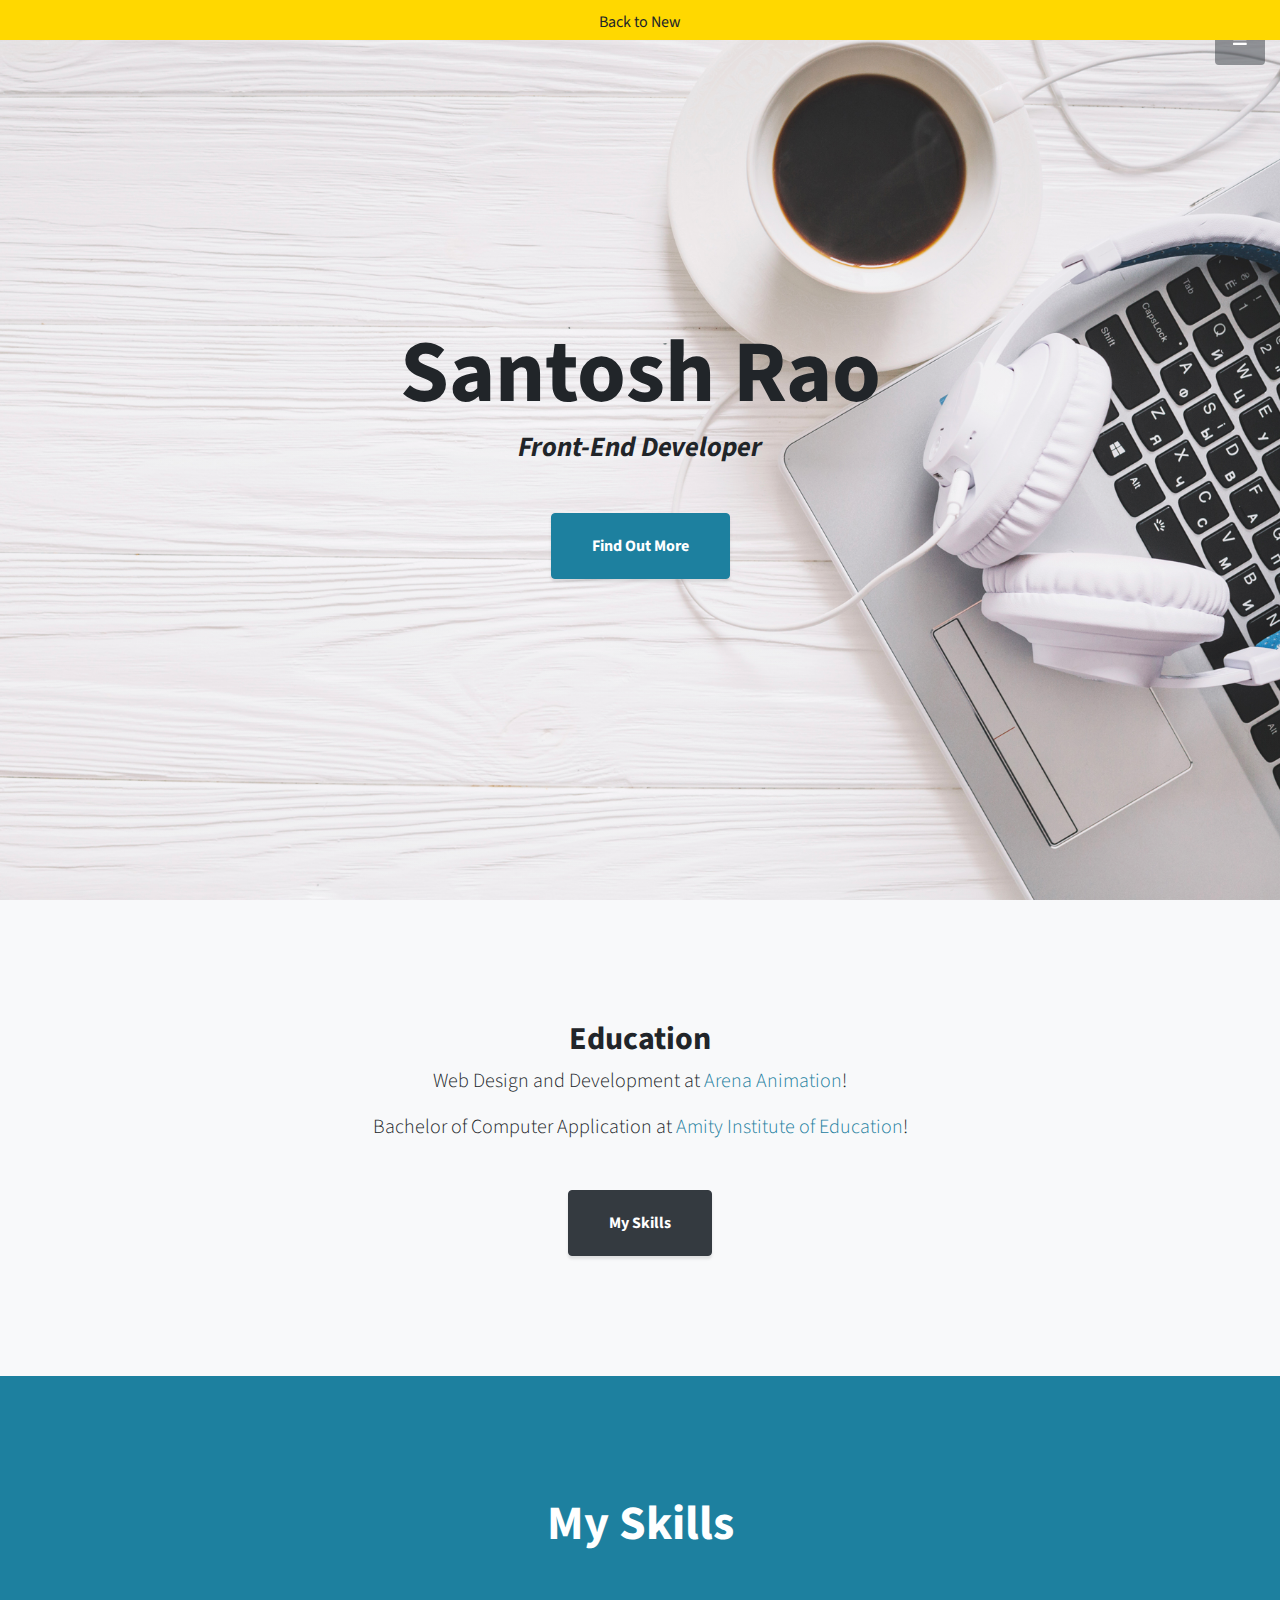
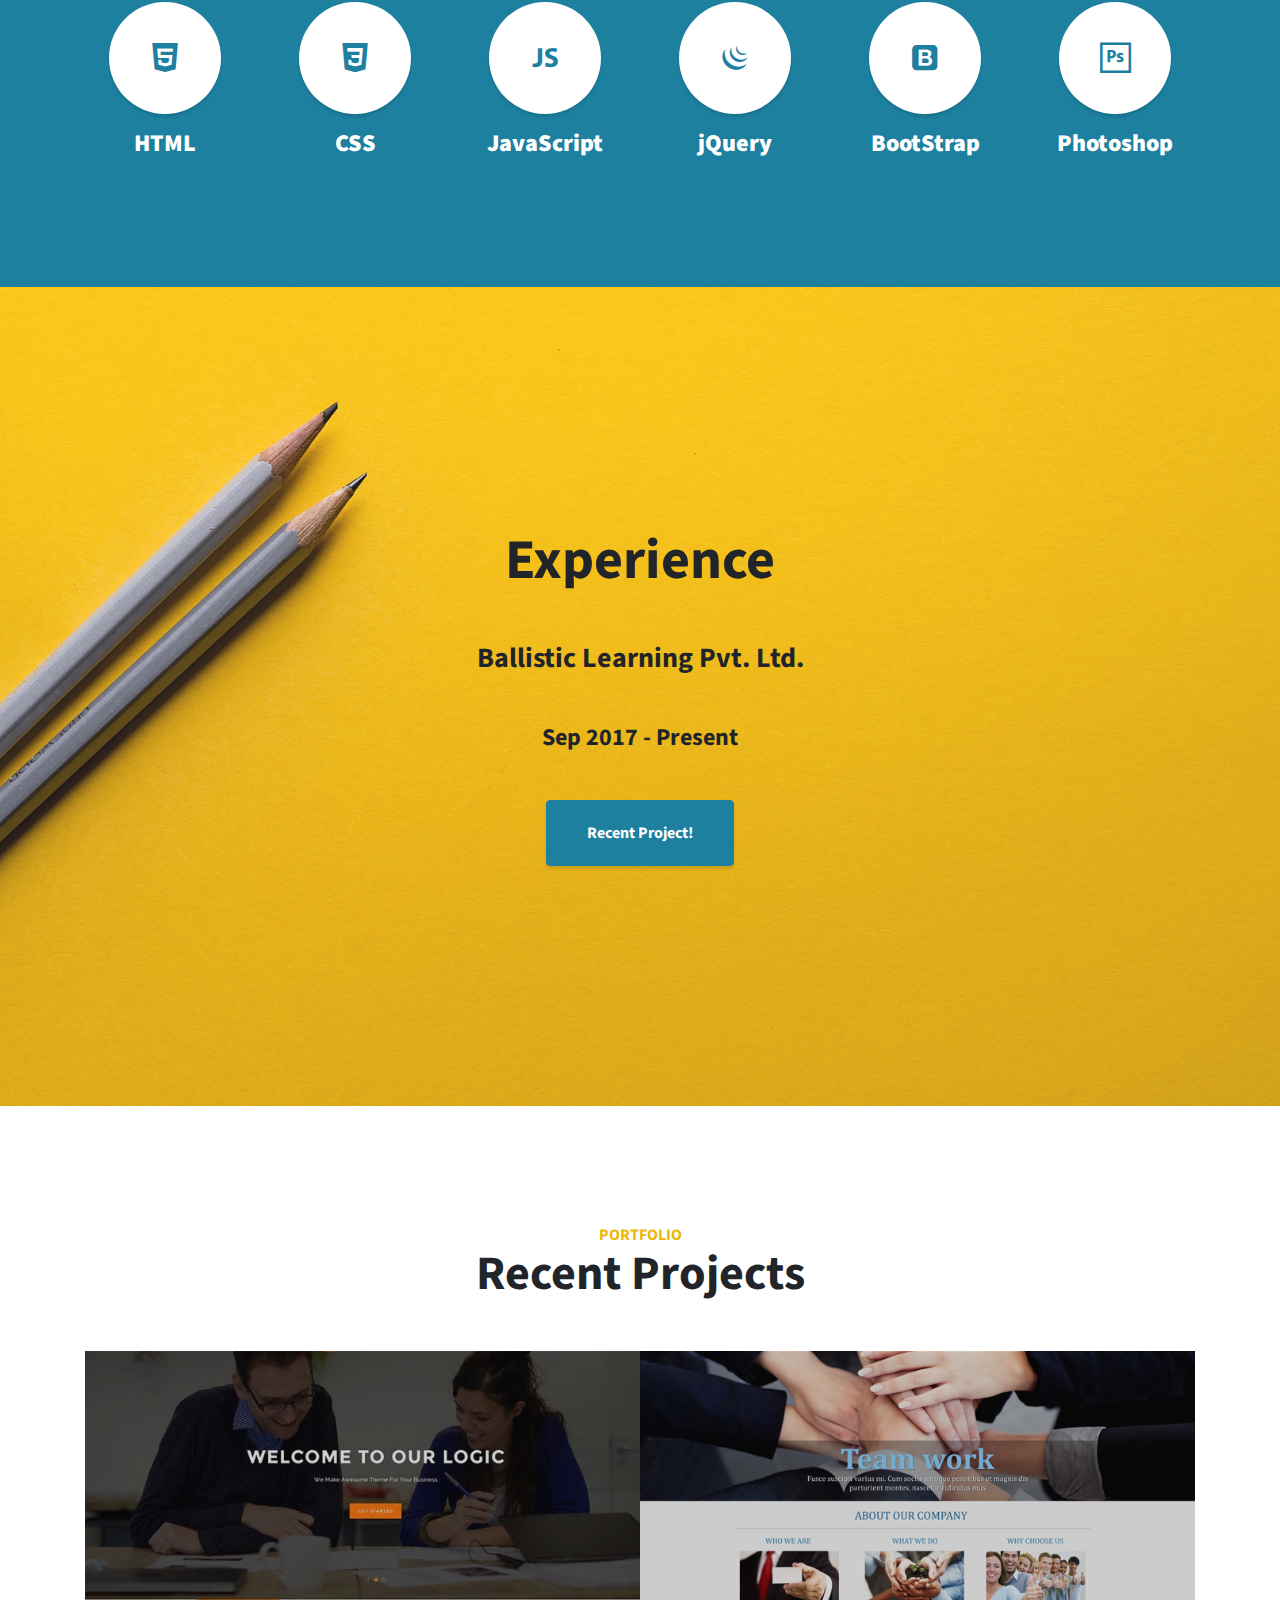
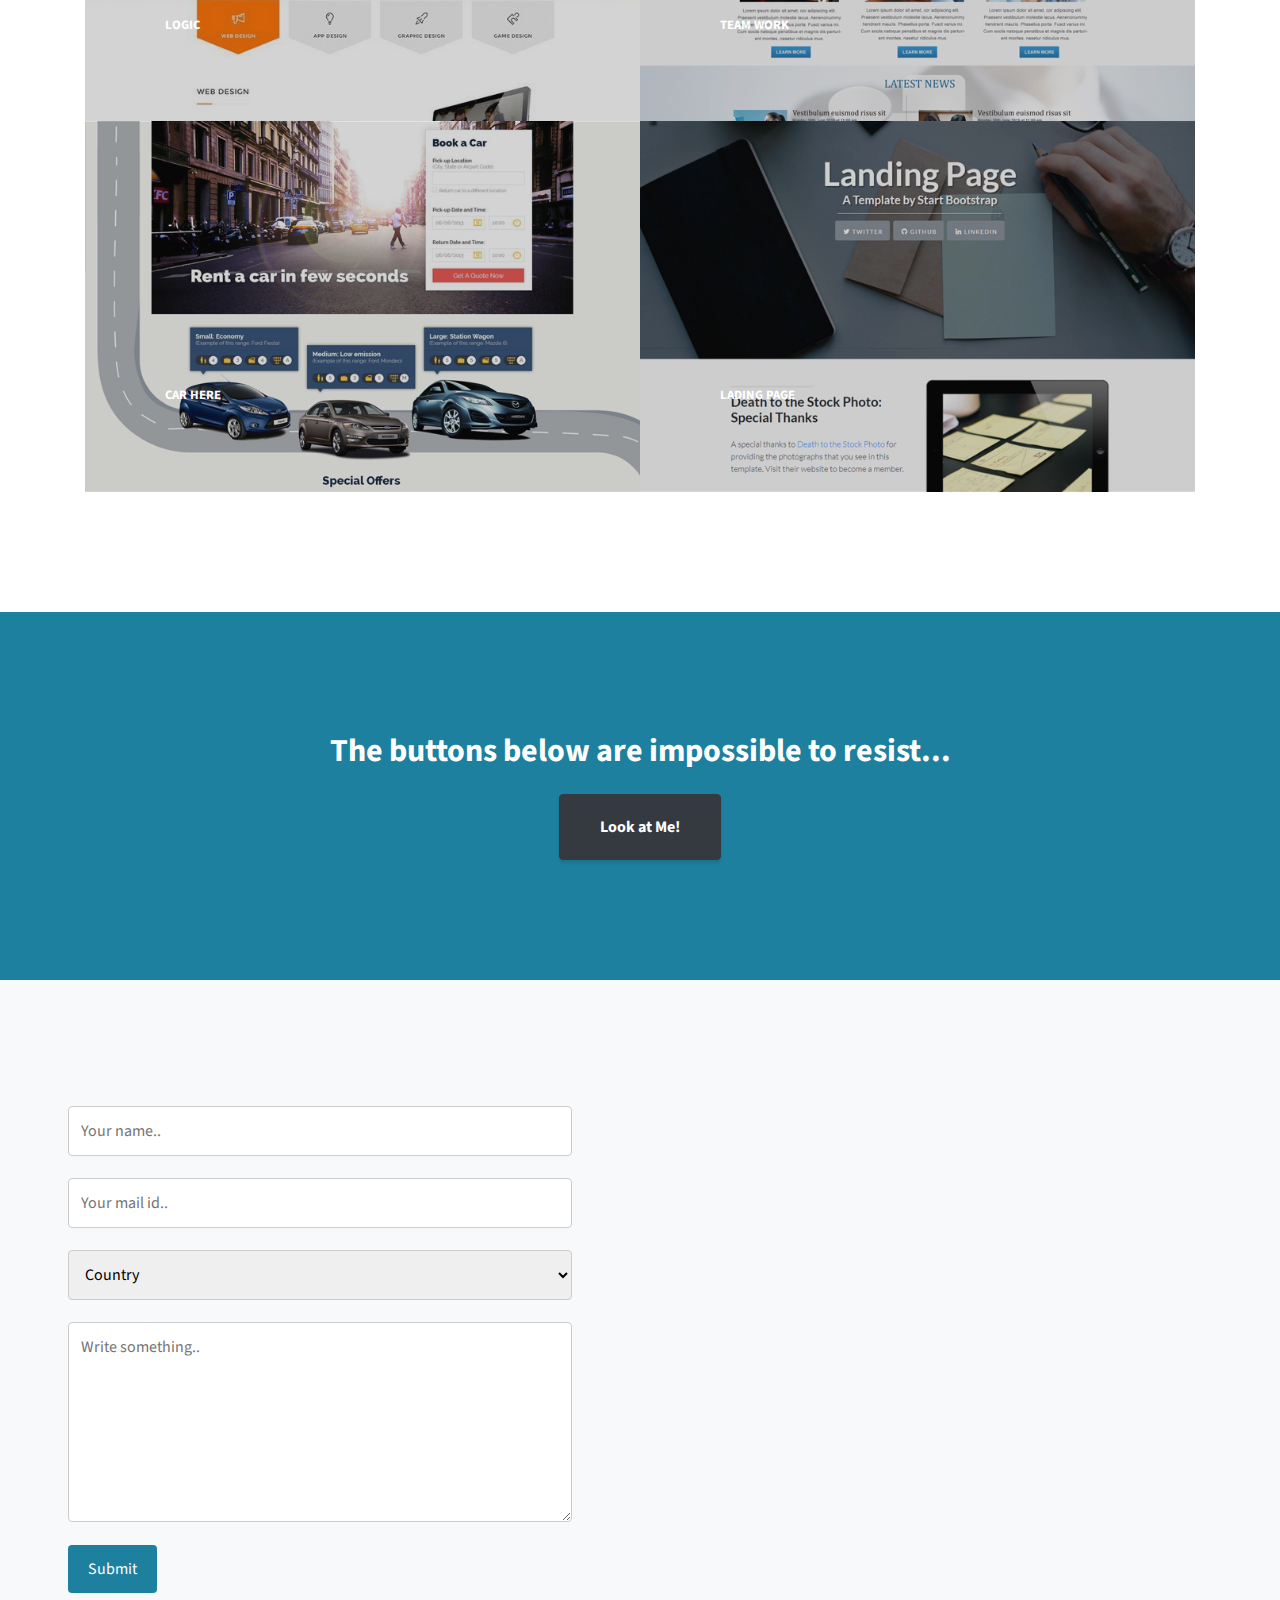
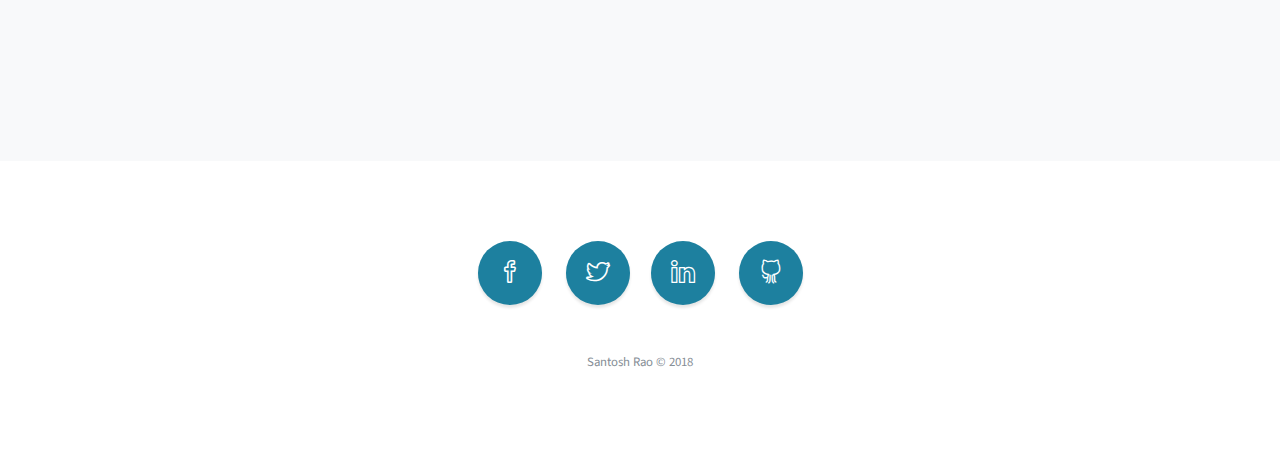
==== commit 093233e2: "back to new" ====
--- a/oldVersion/index.html
+++ b/oldVersion/index.html
@@ -28,6 +28,7 @@
   </head>
 
   <body id="page-top">
+    <div id="to-new">Back to New</div>
     <!-- Navigation -->
     <a class="menu-toggle rounded" href="#">
       <i class="fa fa-bars"></i>
@@ -301,6 +302,7 @@
 
     <!-- Custom scripts for this template -->
     <script src="js/stylish-portfolio.min.js"></script>
+    <script src="js/main.js"></script>
 
   </body>
 
--- a/oldVersion/css/stylish-portfolio.css
+++ b/oldVersion/css/stylish-portfolio.css
@@ -320,4 +320,16 @@
     cursor: pointer;
 }
 
-
+#to-new {
+  position: fixed;
+  top: 0;
+  right: 0;
+  background: #ffd800;
+  z-index: 99999;
+  padding: 10px;
+  width: 100%;
+  text-align: center;
+  height: 40px;
+  cursor: pointer;
+  transition: top 0.5s linear;
+}
